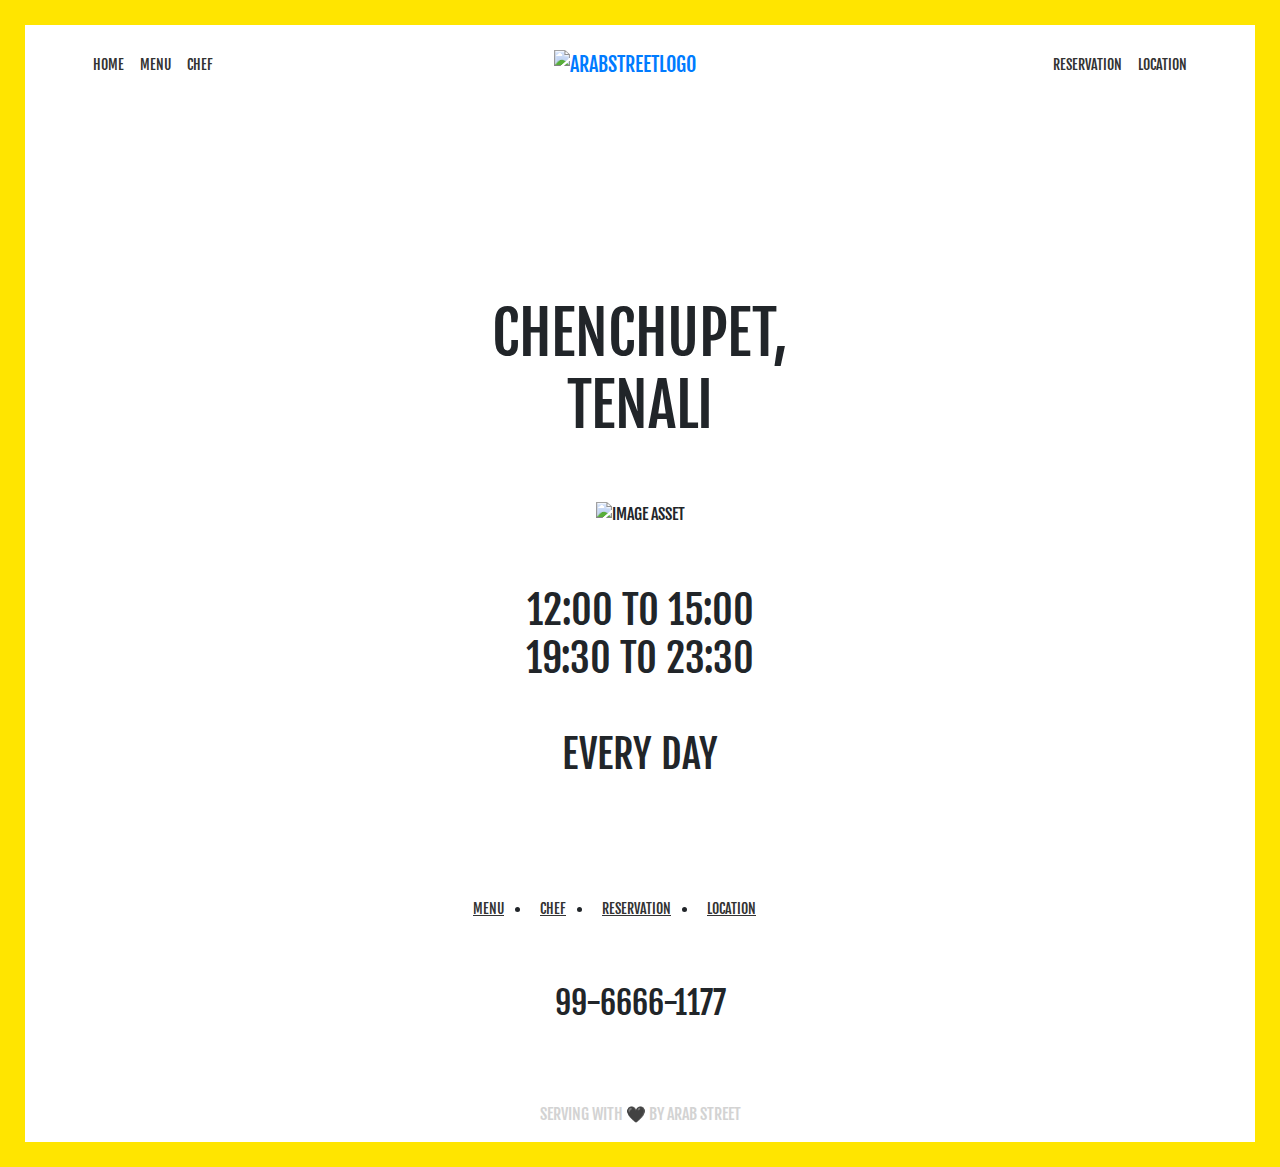
==== index.html @ 3516addf "Add files via upload" ====
<!doctype html>
<html lang="en" class="h-100">
  <head>
    <meta charset="utf-8">
    <meta name="viewport" content="width=device-width, initial-scale=1, shrink-to-fit=no">
    <meta name="description" content="">
    <meta name="author" content="Mark Otto, Jacob Thornton, and Bootstrap
    contributors">
    <meta name="generator" content="Jekyll v4.1.1">
    <title>Arab Street Restaurant</title>
    <link href="https://fonts.googleapis.com/css2?family=Fjalla+One&display=swap" rel="stylesheet">
	<!--link href="https://fonts.googleapis.com/css2?family=Roboto+Mono&display=swap" rel="stylesheet"--> 
	
    <link rel="canonical" href="https://getbootstrap.com/docs/4.5/examples/sticky-footer-navbar/">

    <!-- Bootstrap core CSS -->
<link rel="stylesheet" href="https://stackpath.bootstrapcdn.com/bootstrap/4.5.2/css/bootstrap.min.css" integrity="sha384-JcKb8q3iqJ61gNV9KGb8thSsNjpSL0n8PARn9HuZOnIxN0hoP+VmmDGMN5t9UJ0Z" crossorigin="anonymous">

<link rel="stylesheet" href="style.css" type="text/css" media="screen" title="no title" charset="utf-8">


    <style>
      .bd-placeholder-img {
        font-size: 1.125rem;
        text-anchor: middle;
        -webkit-user-select: none;
        -moz-user-select: none;
        -ms-user-select: none;
        user-select: none;
      }

      @media (min-width: 768px) {
        .bd-placeholder-img-lg {
          font-size: 3.5rem;
        }
      }
      @media (max-width: 768px) {
        .headLines {
            font-size: 35px !important;
        }
      }
    </style>
    <!-- Custom styles for this template -->
    <link href="sticky-footer-navbar.css" rel="stylesheet">
  </head>
  <body class="d-flex flex-column h-100">
    <header>
  <!-- Fixed navbar -->
    </header>

<!-- Begin page content -->


<main role="main" class="flex-shrink-0">
	
	
	

	<nav class="navbar navbar-expand-lg navMargin">

	<!--  Show this only on mobile to medium screens  -->
	  <a class="navbar-brand d-lg-none" href="index.html"> 
		<img src="images/LogoMobile.png" width="121" height="32" alt="LogoMobile">
	  </a>

	  <button class="navbar-toggler" type="button" data-toggle="collapse" data-target="#navbarToggle" aria-controls="navbarToggle" aria-expanded="false" aria-label="Toggle navigation">
	    <span class="navbar-toggler-icon"> 
			<img src="images/menu.png" width="49" height="43" alt="Menu">
	    </span>
	  </button>

	<!--  Use flexbox utility classes to change how the child elements are justified  -->
	  <div class="collapse navbar-collapse justify-content-between" id="navbarToggle">

	    <ul class="navbar-nav">
	      <li class="nav-item">
	        <a class="nav-link active" href="index.html">Home <span class="sr-only">(current)</span></a>
	      </li>
	      <li class="nav-item">
	        <a class="nav-link" href="menu.html">Menu</a>
	      </li>
	      <li class="nav-item">
	        <a class="nav-link" href="chef.html">Chef</a>
	      </li>
	    </ul>


	<!--   Show this only lg screens and up   -->
	    <a class="navbar-brand d-none d-lg-block" href="index.html"> 
	    <img src="images/arabstreetlogo.png" width="270" height="77" alt="ArabStreetlogo"></a>



	    <ul class="navbar-nav">
	      <li class="nav-item">
	        <a class="nav-link" href="reservation.html">Reservation</a>
	      </li>
	      <li class="nav-item">
	        <a class="nav-link" href="location.html">Location</a>
	      </li>
	    </ul>
	  </div>
	</nav>
<br><br><br><br></br></br></br></br>
  <div class="container">
	<div class="mx-auto center" >
		<h1 class="headLines">Chenchupet,<br>
		TENALI</h1>
		<p class="margin"> <img src="images/ArabStreetFace.png" alt="Image Asset">
		</p>
		<h1 id=""> 12:00 to 15:00 <br>
		19:30 to 23:30 <br><br>
		Every day</h1>
	</div>
  </div>
  <br></br>
  <br></br>
  <div class="container"> 
	<nav class="navbar navbar-expand-md ">
	    <div class="collapse navbar-collapse" id="navbarCollapse">
			<div class="mx-auto" style="width: 350px;">
				<ul class="navbar-nav mr-auto">
	    	    <li class="nav-item active bottom">
	    	      <a class="nav-link" href="menu.html"><u>menu</u> </a>
	    	    </li>
	    	    <li class="nav-item bottom">
	    	      <a class="nav-link" href="chef.html"><u>chef</u></a>
	    	    </li>
	    	    <li class="nav-item bottom">
	    	      <a class="nav-link" href="reservation.html"><u>reservation</u></a>
	    	    </li>
	    	    <li class="nav-item bottom">
	    	      <a class="nav-link" href="location.html"><u>location</u></a>
	    	    </li>
	    	  </ul>
			</div>
	    </div>
	  </nav>
	      <br> </br>
	      </div>
	<div class="mx-auto center" style="width: 400px;">
		<h2>99-6666-1177<br>
		</h2></br><br><br>
	</div>
<!--div class="sqs-layout sqs-grid-12 columns-12 Footer-blocks Footer-blocks--bottom sqs-alternate-block-style-container" data-layout-label="Footer Bottom Blocks" data-type="block-field" data-updated-on="1462385026639" id="footerBlocksBottom"><div class="row sqs-row"><div class="col sqs-col-12 span-12"><div class="sqs-block html-block sqs-block-html" data-block-type="2" id="block-686f6b7f074d4ea904a0"><div class="sqs-block-content"><p class="text-align-center"> Serving with &#x1F5A4; by ARABSTREET</p></div></div></div></div></div-->
<div class="mx-auto center" style="width:400px;">
    <p style="color:#D3D3D3;" class="text-align-center">Serving with &#x1F5A4; by ARAB STREET</p>
</div>
</main>


<script src="https://code.jquery.com/jquery-3.5.1.slim.min.js" integrity="sha384-DfXdz2htPH0lsSSs5nCTpuj/zy4C+OGpamoFVy38MVBnE+IbbVYUew+OrCXaRkfj" crossorigin="anonymous"></script>


	<script src="https://code.jquery.com/jquery-3.5.1.slim.min.js" integrity="sha384-DfXdz2htPH0lsSSs5nCTpuj/zy4C+OGpamoFVy38MVBnE+IbbVYUew+OrCXaRkfj" crossorigin="anonymous"></script>
	    <script src="https://cdn.jsdelivr.net/npm/popper.js@1.16.1/dist/umd/popper.min.js" integrity="sha384-9/reFTGAW83EW2RDu2S0VKaIzap3H66lZH81PoYlFhbGU+6BZp6G7niu735Sk7lN" crossorigin="anonymous"></script>
	    <script src="https://stackpath.bootstrapcdn.com/bootstrap/4.5.2/js/bootstrap.min.js" integrity="sha384-B4gt1jrGC7Jh4AgTPSdUtOBvfO8shuf57BaghqFfPlYxofvL8/KUEfYiJOMMV+rV" crossorigin="anonymous"></script>
</html>
---- style.css ----
/* Custom page CSS
-------------------------------------------------- */
/* Not required for template or sticky footer method. */

body{
	font-family: 'Fjalla One', sans-serif;
	font-weight:400;
	text-transform:uppercase;
}
main > .container {
  padding: 60px 15px 0;
}
p.margin{
	margin:60px 0 60px;
}

.footer {
  background-color: #f5f5f5;
}

.footer > .container {
  padding-right: 15px;
  padding-left: 15px;
}

code {
  font-size: 80%;
}

body{
	background-color: #fff;
}
main{
	border:25px solid #ffe500;
}
.navMargin{
	padding:10px 50px;
	margin:10px;
}
h1.headLines{
	font-size:60px;
}
div.center{
	text-align:center;
}
img{
	max-width:100%;
}
ul.navbar-nav li a{
	font-size:0.9rem;
	color:#333;
}
li.nav-item.bottom{
	list-style-type:disc;
	padding-right:20px;
}
li.nav-item.active.bottom{
	list-style-type:none;
	padding-right:20px;
}
.headlines{
	text-align:left;
	margin-bottom:10px;
}
span.float-left{
	text-align:left;
}
div.container{
	padding:0px 50px;
}
div.row.menu{
	margin-bottom:30px;
}
div.items{
	height:auto;
	overflow:hidden;
	margin-bottom:10px;
}
.lowercase{
	text-transform:capitalize;
	text-align:left;
}
div.gap span{
	position:relative;
	display:block;
	margin-top:30px;
}
.chef{
	margin-top:30px;
}
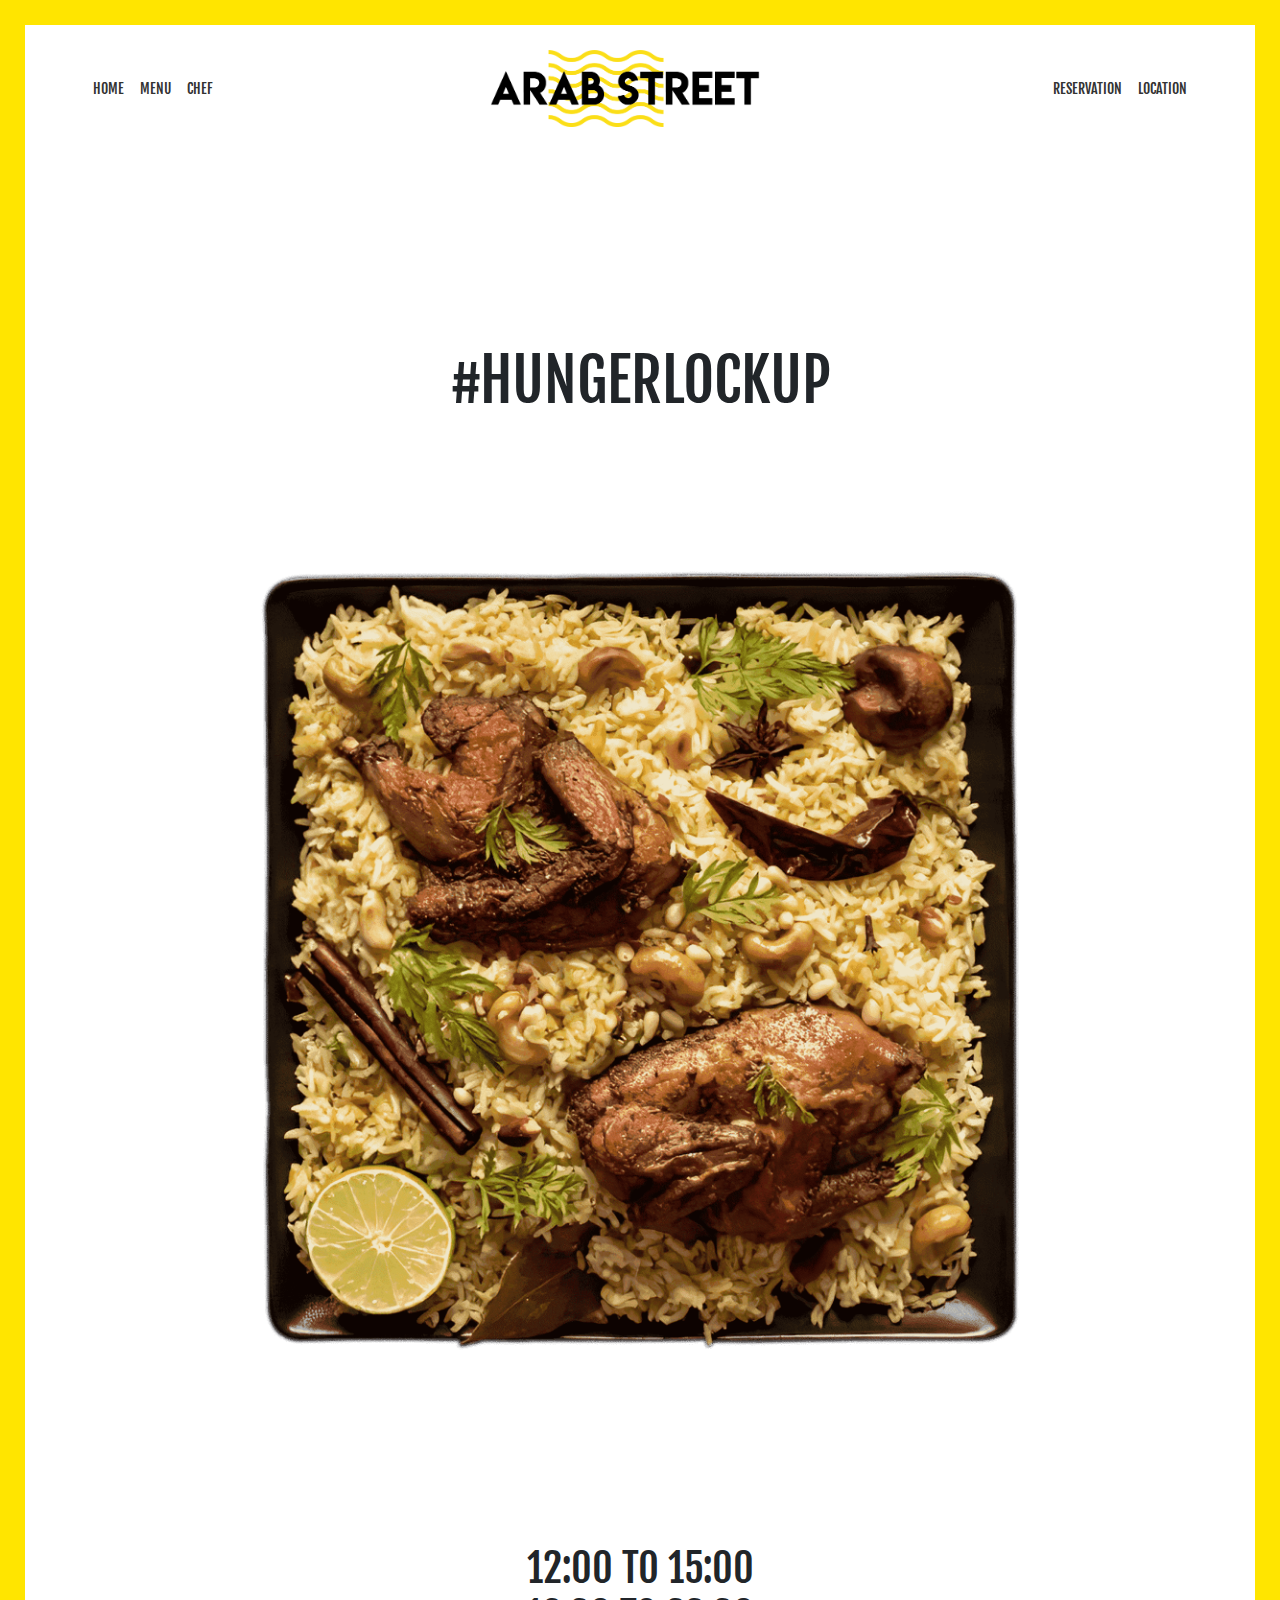
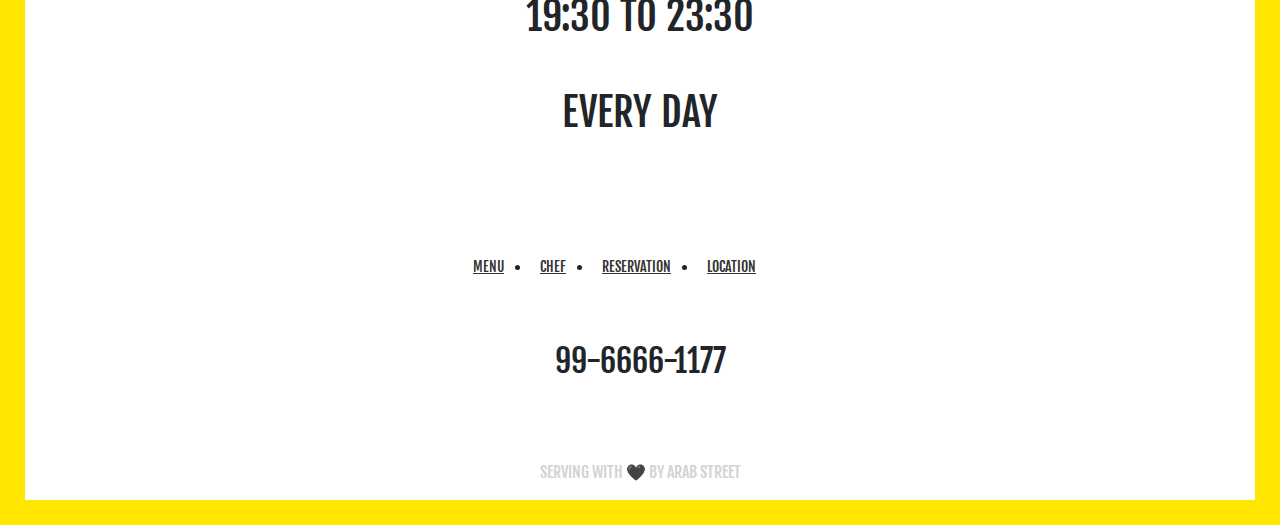
==== commit 8085b9d8: "Update index.html" ====
--- a/index.html
+++ b/index.html
@@ -104,8 +104,8 @@
 <br><br><br><br></br></br></br></br>
   <div class="container">
 	<div class="mx-auto center" >
-		<h1 class="headLines">Chenchupet,<br>
-		TENALI</h1>
+		<h1 class="headLines">#hungerlockup
+		</h1>
 		<p class="margin"> <img src="images/ArabStreetFace.png" alt="Image Asset">
 		</p>
 		<h1 id=""> 12:00 to 15:00 <br>
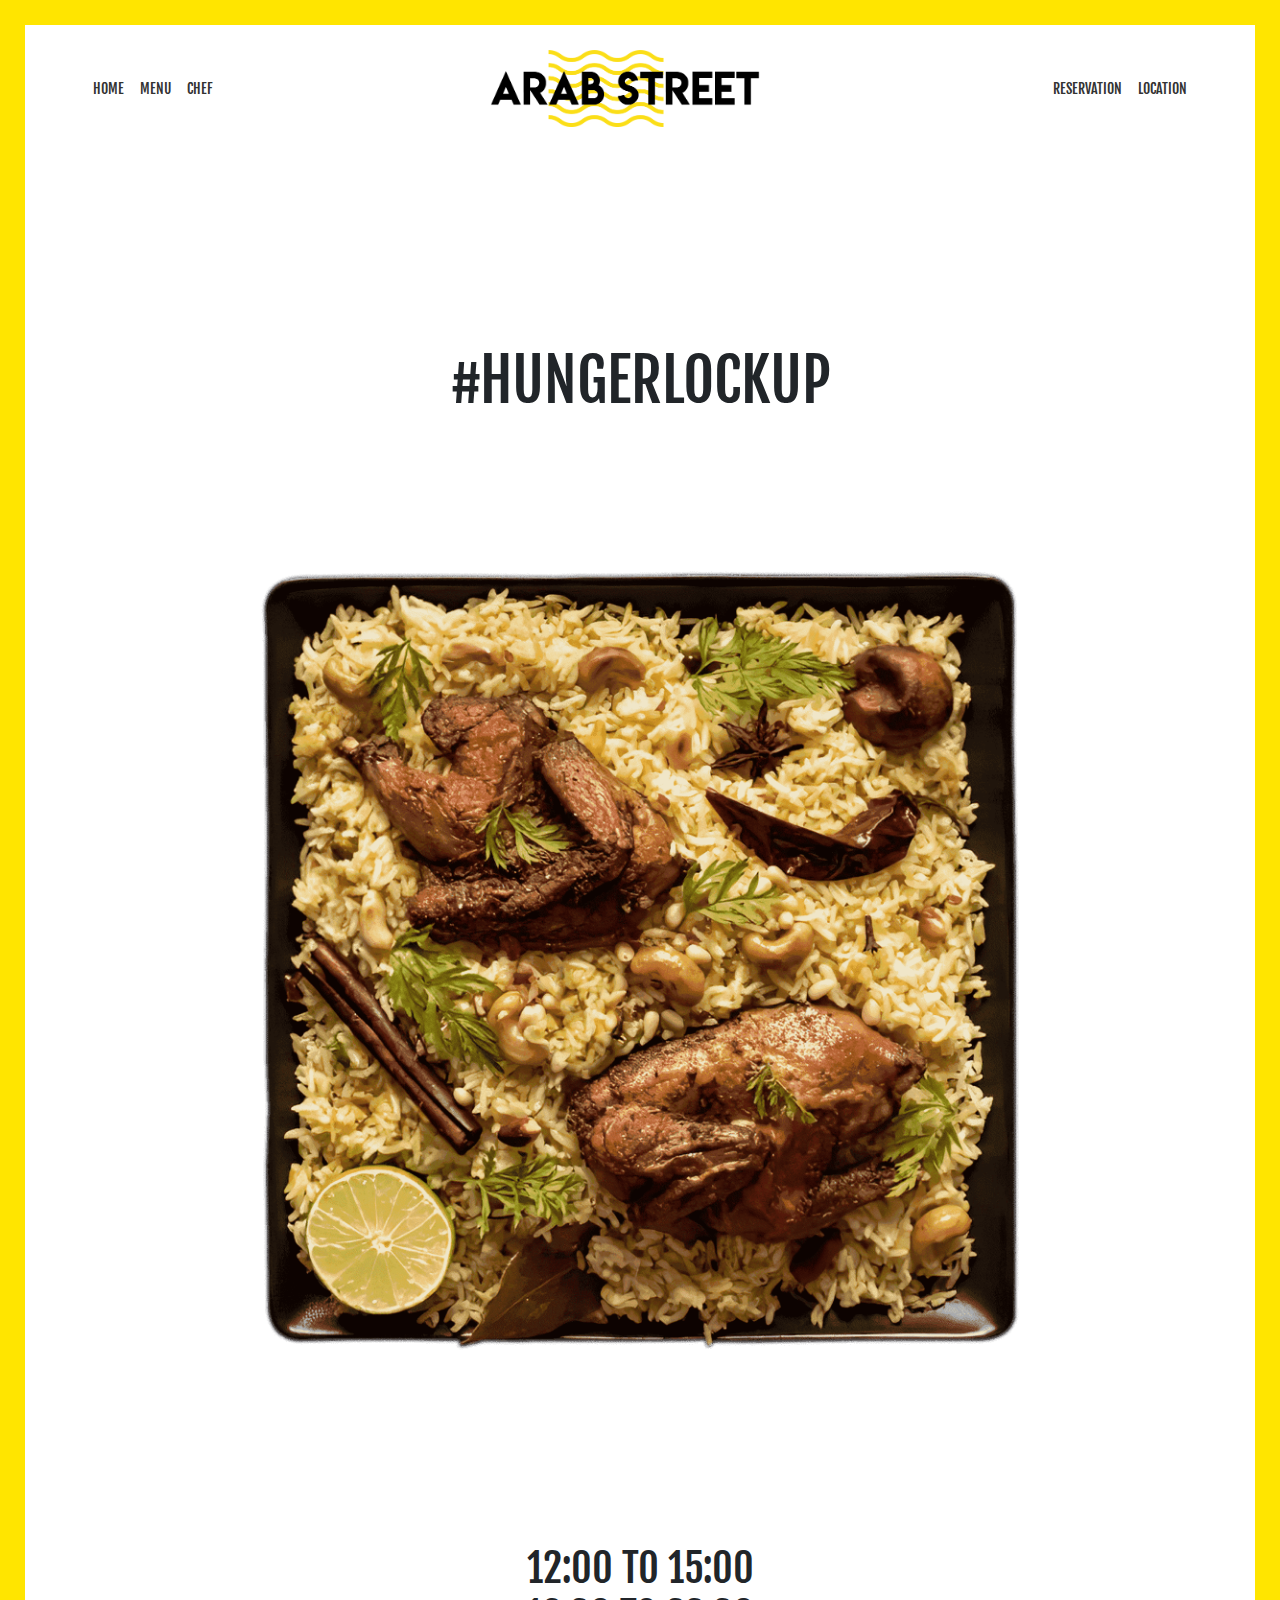
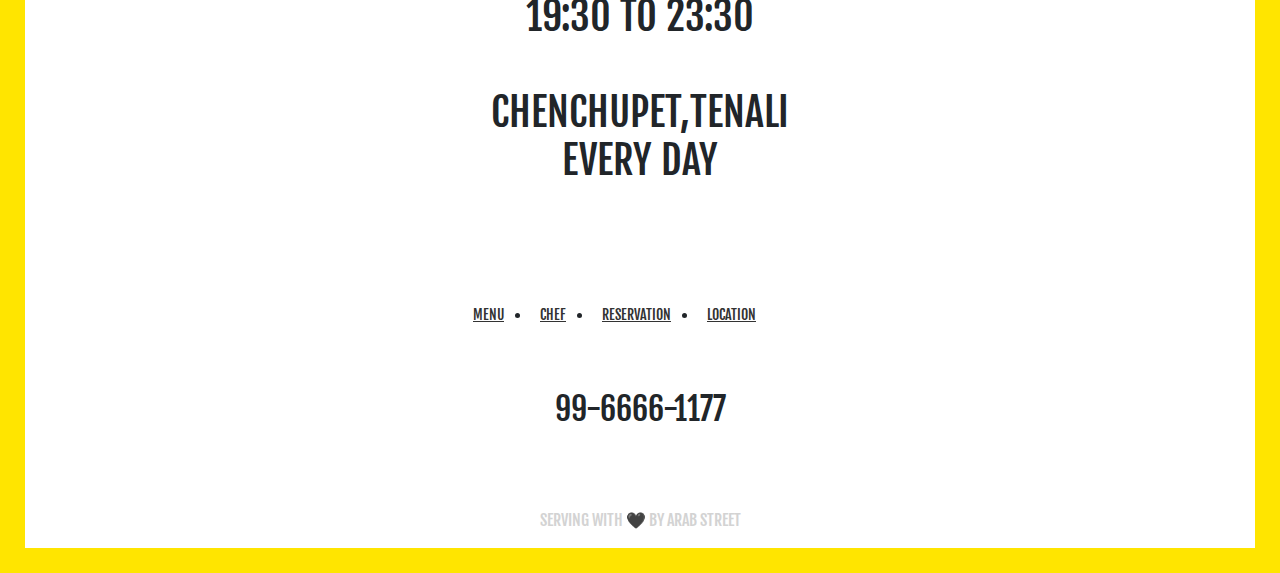
==== commit f1d55582: "Update index.html" ====
--- a/index.html
+++ b/index.html
@@ -110,6 +110,7 @@
 		</p>
 		<h1 id=""> 12:00 to 15:00 <br>
 		19:30 to 23:30 <br><br>
+		Chenchupet,Tenali <br>
 		Every day</h1>
 	</div>
   </div>
